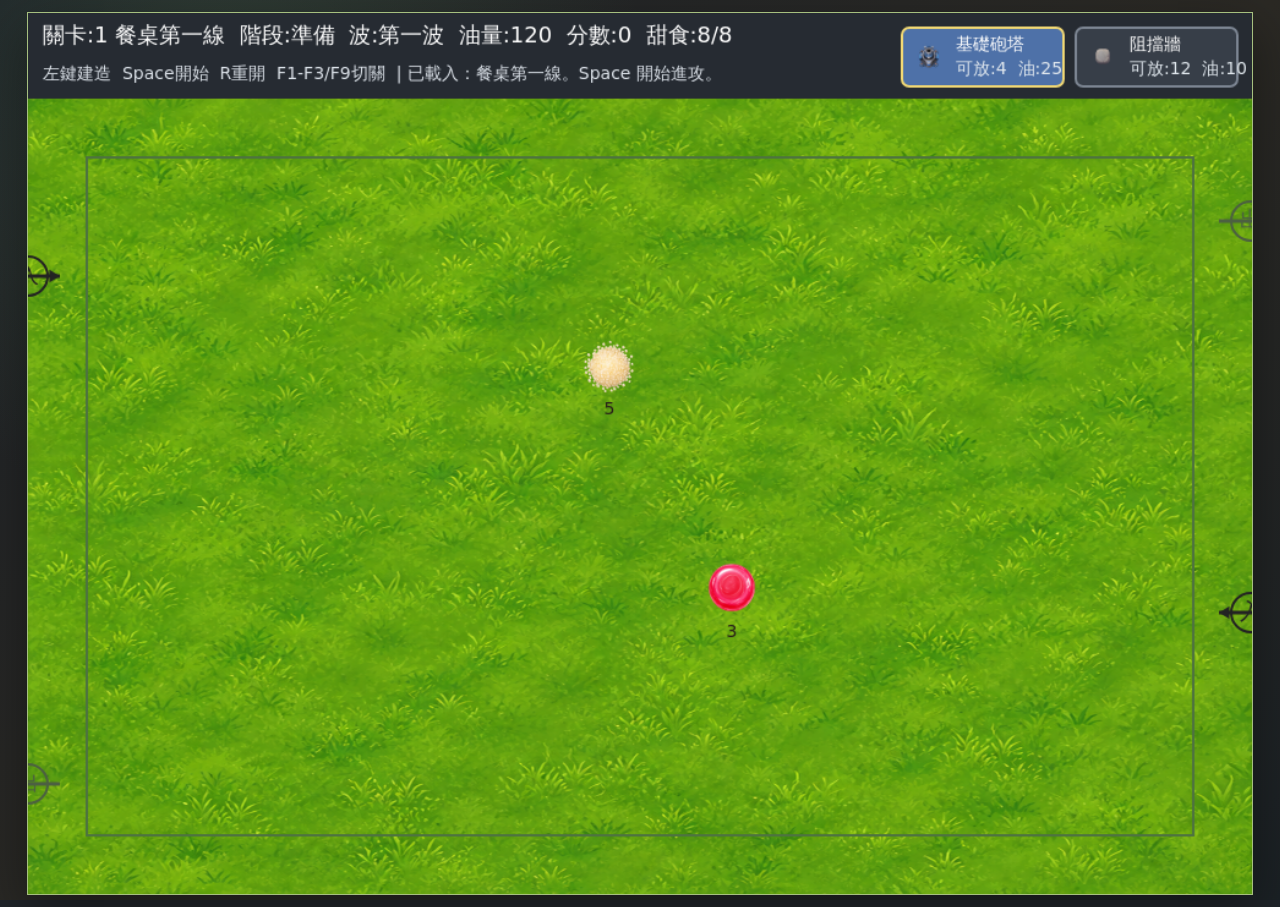
==== index.html @ b7cbe392 "Add browser playable tower defense" ====
<!doctype html>
<html lang="zh-Hant">
<head>
  <meta charset="utf-8">
  <meta name="viewport" content="width=device-width, initial-scale=1">
  <title>迷你甜食防禦軍</title>
  <link rel="stylesheet" href="styles.css">
</head>
<body>
  <main class="game-shell">
    <canvas id="game" width="1000" height="720" aria-label="迷你甜食防禦軍"></canvas>
  </main>
  <script src="game.js"></script>
</body>
</html>
---- styles.css ----
:root {
  color-scheme: dark;
  font-family: system-ui, -apple-system, BlinkMacSystemFont, "Segoe UI", "Noto Sans TC", sans-serif;
  background: #20242a;
}

* {
  box-sizing: border-box;
}

html,
body {
  height: 100%;
  margin: 0;
}

body {
  display: grid;
  place-items: center;
  overflow: hidden;
  background:
    radial-gradient(circle at 18% 12%, rgba(96, 139, 91, 0.26), transparent 32%),
    linear-gradient(140deg, #1d2228, #2b2924 54%, #1b2125);
}

.game-shell {
  width: min(100vw, calc(100vh * 1000 / 720));
  aspect-ratio: 1000 / 720;
  display: grid;
  place-items: stretch;
  padding: clamp(0px, 1.1vw, 12px);
}

canvas {
  width: 100%;
  height: 100%;
  display: block;
  border: 1px solid rgba(236, 229, 203, 0.24);
  box-shadow: 0 18px 50px rgba(0, 0, 0, 0.38);
  background: #8fb466;
  touch-action: none;
}
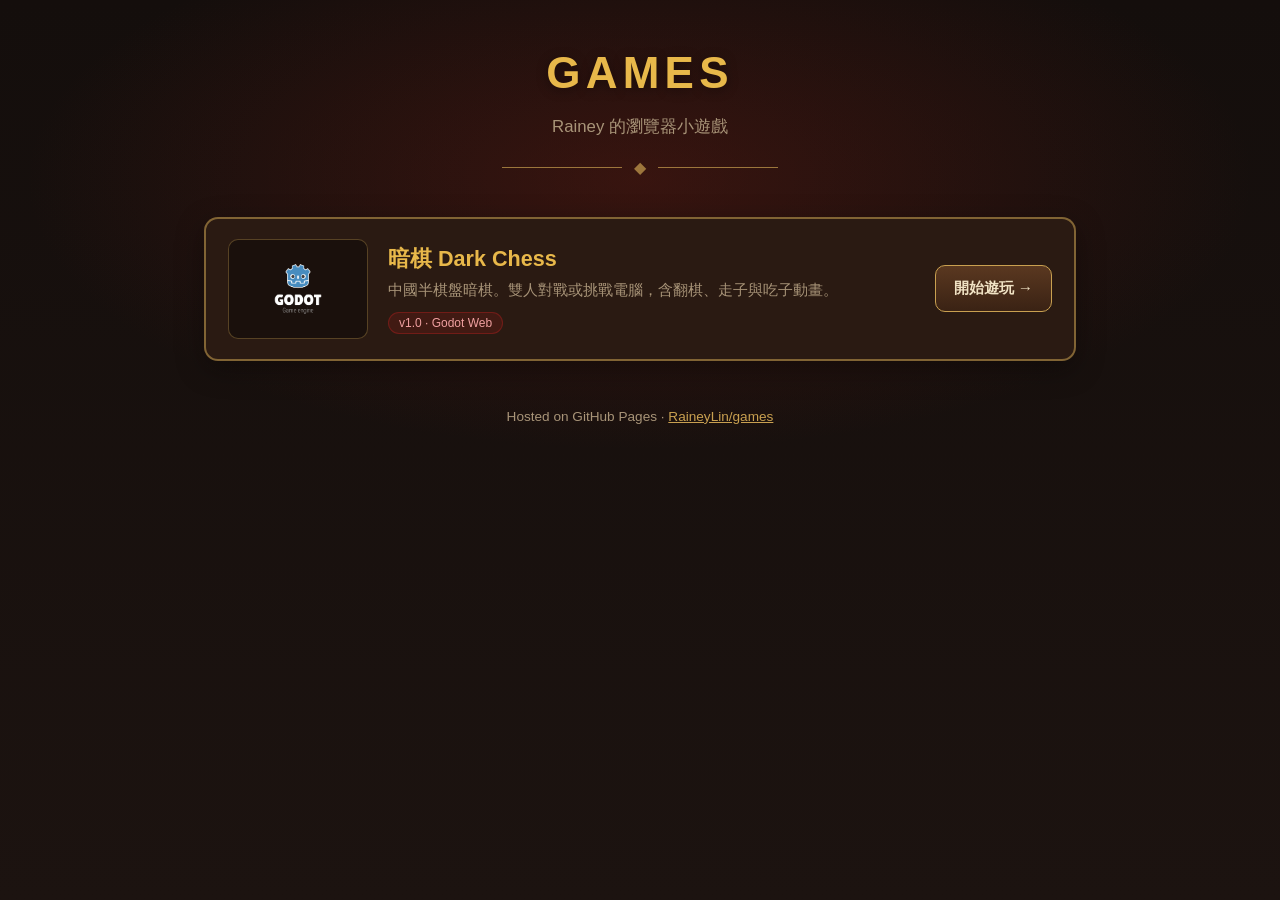
==== commit afede5db: "Replace site with Dark Chess web build and game hub Clear previous mini sweet defense content. Add D" ====
--- a/index.html
+++ b/index.html
@@ -1,15 +1,177 @@
-<!doctype html>
+<!DOCTYPE html>
 <html lang="zh-Hant">
 <head>
-  <meta charset="utf-8">
-  <meta name="viewport" content="width=device-width, initial-scale=1">
-  <title>迷你甜食防禦軍</title>
-  <link rel="stylesheet" href="styles.css">
+  <meta charset="utf-8" />
+  <meta name="viewport" content="width=device-width, initial-scale=1" />
+  <title>Rainey’s Games</title>
+  <meta name="description" content="Rainey 的瀏覽器小遊戲合集" />
+  <link rel="icon" href="Dark_chess/index.icon.png" />
+  <style>
+    :root {
+      --bg: #140e0c;
+      --bg2: #1c1310;
+      --panel: #2a1a12;
+      --border: #c9a050;
+      --text: #f0e2c4;
+      --muted: #a89478;
+      --accent: #e8b84a;
+      --red: #c82020;
+    }
+    * { box-sizing: border-box; }
+    body {
+      margin: 0;
+      min-height: 100vh;
+      font-family: "PingFang TC", "Noto Sans TC", "Microsoft JhengHei", sans-serif;
+      color: var(--text);
+      background:
+        radial-gradient(ellipse 80% 50% at 50% 20%, rgba(120, 30, 20, 0.35), transparent 60%),
+        linear-gradient(180deg, var(--bg) 0%, var(--bg2) 100%);
+    }
+    .wrap {
+      max-width: 920px;
+      margin: 0 auto;
+      padding: 48px 24px 64px;
+    }
+    header {
+      text-align: center;
+      margin-bottom: 40px;
+    }
+    h1 {
+      margin: 0 0 8px;
+      font-size: clamp(2rem, 5vw, 2.75rem);
+      font-weight: 700;
+      letter-spacing: 0.12em;
+      color: var(--accent);
+      text-shadow: 0 2px 12px rgba(0,0,0,0.4);
+    }
+    .sub {
+      color: var(--muted);
+      font-size: 1.05rem;
+    }
+    .ornament {
+      display: flex;
+      align-items: center;
+      justify-content: center;
+      gap: 12px;
+      margin: 20px 0 0;
+      color: var(--border);
+      opacity: 0.7;
+    }
+    .ornament::before,
+    .ornament::after {
+      content: "";
+      height: 1px;
+      width: min(120px, 20vw);
+      background: currentColor;
+    }
+    .list {
+      display: grid;
+      gap: 20px;
+    }
+    .card {
+      display: grid;
+      grid-template-columns: 140px 1fr auto;
+      gap: 20px;
+      align-items: center;
+      padding: 20px 22px;
+      background: var(--panel);
+      border: 2px solid rgba(201, 160, 80, 0.55);
+      border-radius: 14px;
+      box-shadow: 0 8px 28px rgba(0,0,0,0.35);
+      text-decoration: none;
+      color: inherit;
+      transition: transform 0.15s ease, border-color 0.15s ease, box-shadow 0.15s ease;
+    }
+    .card:hover {
+      transform: translateY(-2px);
+      border-color: var(--accent);
+      box-shadow: 0 12px 32px rgba(0,0,0,0.45);
+    }
+    .thumb {
+      width: 140px;
+      height: 100px;
+      object-fit: cover;
+      border-radius: 10px;
+      background: #1a100c;
+      border: 1px solid rgba(201, 160, 80, 0.35);
+    }
+    .meta h2 {
+      margin: 0 0 6px;
+      font-size: 1.35rem;
+      color: var(--accent);
+    }
+    .meta p {
+      margin: 0;
+      color: var(--muted);
+      line-height: 1.5;
+      font-size: 0.95rem;
+    }
+    .badge {
+      display: inline-block;
+      margin-top: 10px;
+      padding: 3px 10px;
+      border-radius: 999px;
+      font-size: 0.75rem;
+      background: rgba(200, 32, 32, 0.15);
+      color: #f0a0a0;
+      border: 1px solid rgba(200, 32, 32, 0.35);
+    }
+    .play {
+      white-space: nowrap;
+      padding: 12px 18px;
+      border-radius: 10px;
+      background: linear-gradient(180deg, #5a3820, #3a2214);
+      border: 1.5px solid var(--border);
+      color: var(--text);
+      font-weight: 600;
+      font-size: 0.95rem;
+    }
+    .card:hover .play {
+      background: linear-gradient(180deg, #6e4628, #4a2c18);
+    }
+    footer {
+      margin-top: 48px;
+      text-align: center;
+      color: var(--muted);
+      font-size: 0.85rem;
+    }
+    @media (max-width: 640px) {
+      .card {
+        grid-template-columns: 1fr;
+        text-align: center;
+      }
+      .thumb {
+        width: 100%;
+        height: 140px;
+        margin: 0 auto;
+      }
+      .play { justify-self: center; }
+    }
+  </style>
 </head>
 <body>
-  <main class="game-shell">
-    <canvas id="game" width="1000" height="720" aria-label="迷你甜食防禦軍"></canvas>
-  </main>
-  <script src="game.js"></script>
+  <div class="wrap">
+    <header>
+      <h1>GAMES</h1>
+      <p class="sub">Rainey 的瀏覽器小遊戲</p>
+      <div class="ornament">◆</div>
+    </header>
+
+    <section class="list" aria-label="遊戲清單">
+      <a class="card" href="Dark_chess/">
+        <img class="thumb" src="Dark_chess/index.png" alt="暗棋預覽" width="140" height="100" />
+        <div class="meta">
+          <h2>暗棋 Dark Chess</h2>
+          <p>中國半棋盤暗棋。雙人對戰或挑戰電腦，含翻棋、走子與吃子動畫。</p>
+          <span class="badge">v1.0 · Godot Web</span>
+        </div>
+        <span class="play">開始遊玩 →</span>
+      </a>
+    </section>
+
+    <footer>
+      <p>Hosted on GitHub Pages · <a href="https://github.com/RaineyLin/games" style="color:var(--border)">RaineyLin/games</a></p>
+    </footer>
+  </div>
 </body>
 </html>
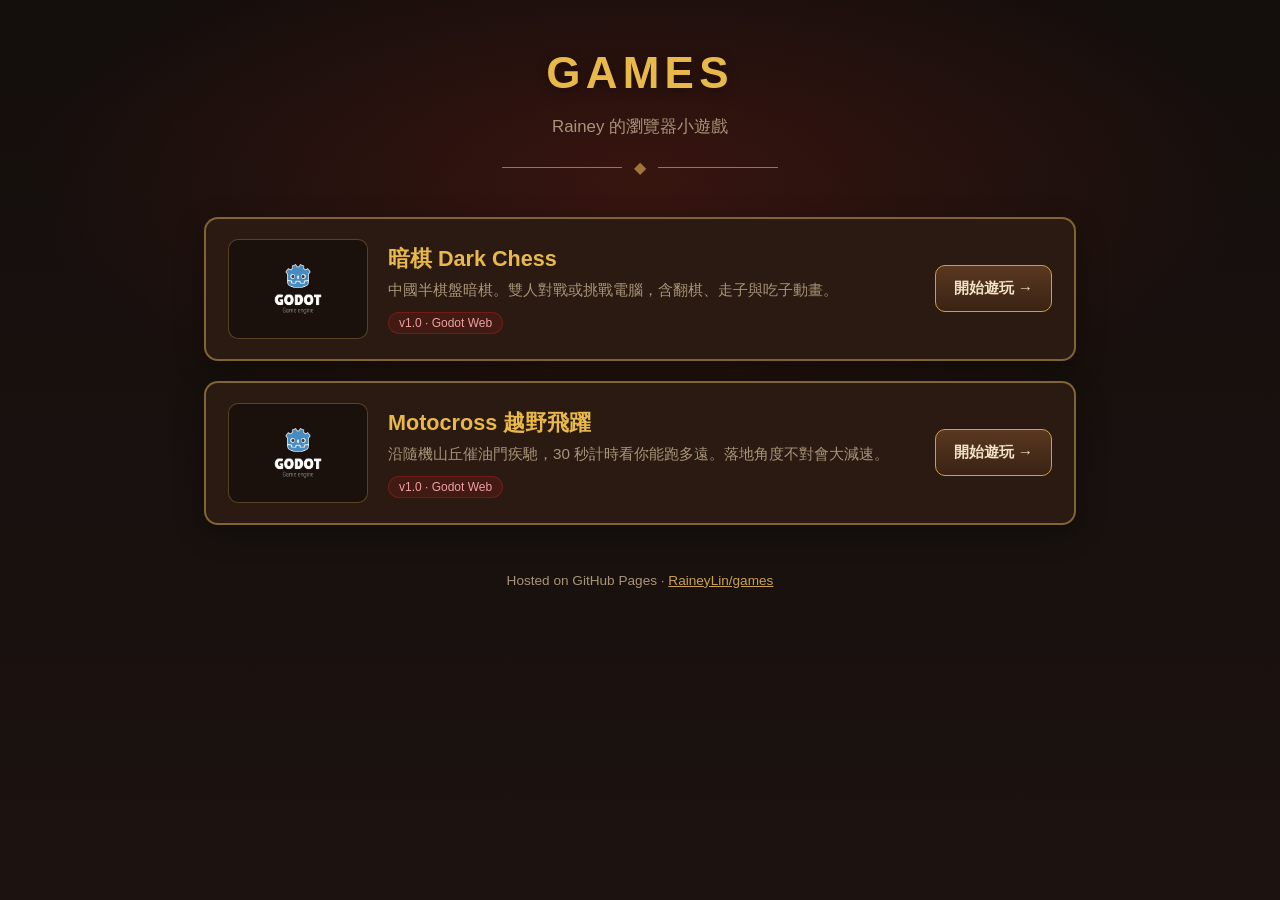
==== commit be0d5417: "Add Motocross web build and hub index entry. Export Motocross (Godot Web) under Motocross/ and list " ====
--- a/index.html
+++ b/index.html
@@ -167,6 +167,17 @@
         </div>
         <span class="play">開始遊玩 →</span>
       </a>
+
+      <a class="card" href="Motocross/">
+        <img class="thumb" src="Motocross/index.png" alt="Motocross 預覽" width="140" height="100" />
+        <div class="meta">
+          <h2>Motocross 越野飛躍</h2>
+          <p>沿隨機山丘催油門疾馳，30 秒計時看你能跑多遠。落地角度不對會大減速。</p>
+          <span class="badge">v1.0 · Godot Web</span>
+        </div>
+        <span class="play">開始遊玩 →</span>
+      </a>
+
     </section>
 
     <footer>
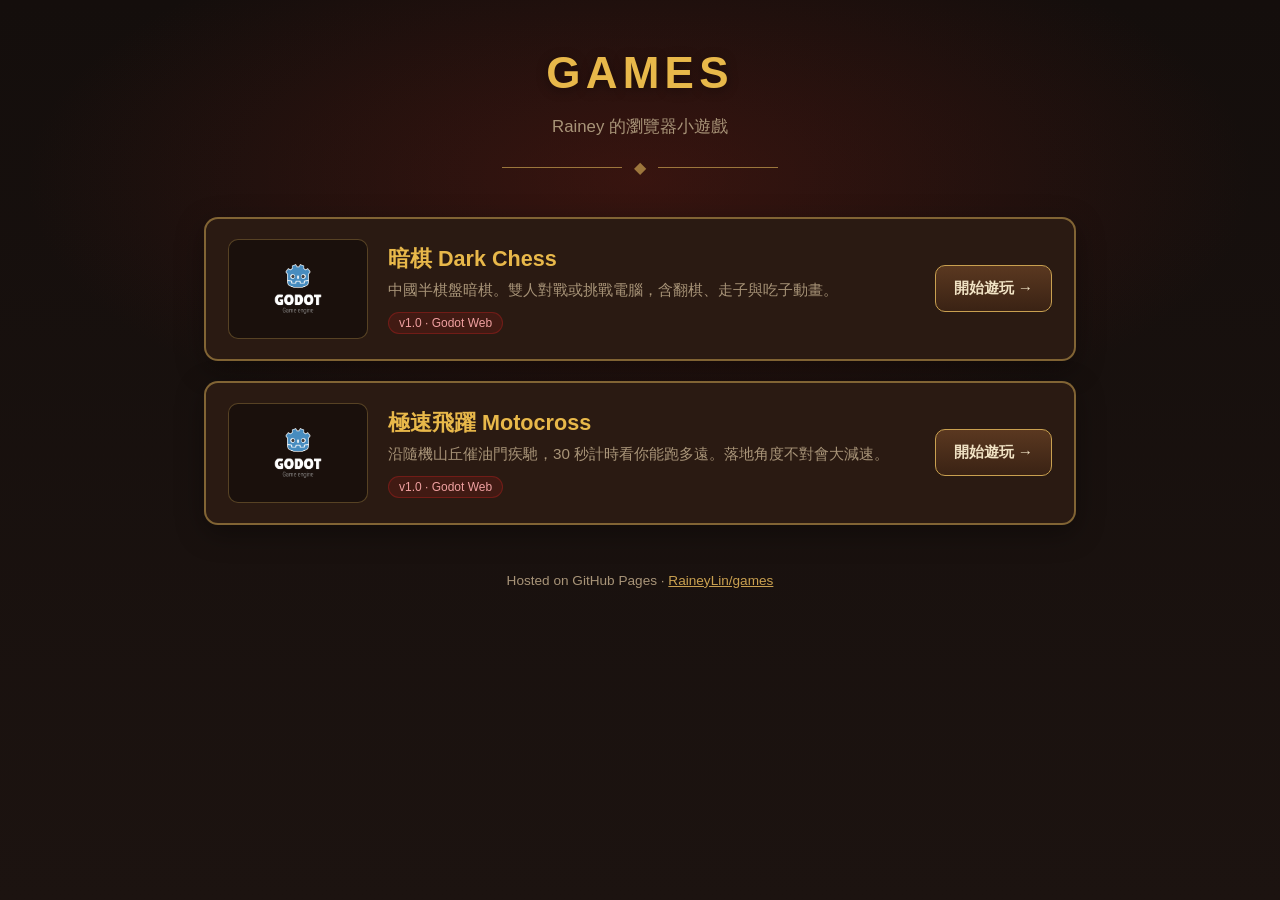
==== commit 92b88b98: "Fix Motocross impact SFX mix and title 極速飛躍. Bind EngineAudio to player, inject loud collision into " ====
--- a/index.html
+++ b/index.html
@@ -171,7 +171,7 @@
       <a class="card" href="Motocross/">
         <img class="thumb" src="Motocross/index.png" alt="Motocross 預覽" width="140" height="100" />
         <div class="meta">
-          <h2>Motocross 越野飛躍</h2>
+          <h2>極速飛躍 Motocross</h2>
           <p>沿隨機山丘催油門疾馳，30 秒計時看你能跑多遠。落地角度不對會大減速。</p>
           <span class="badge">v1.0 · Godot Web</span>
         </div>
